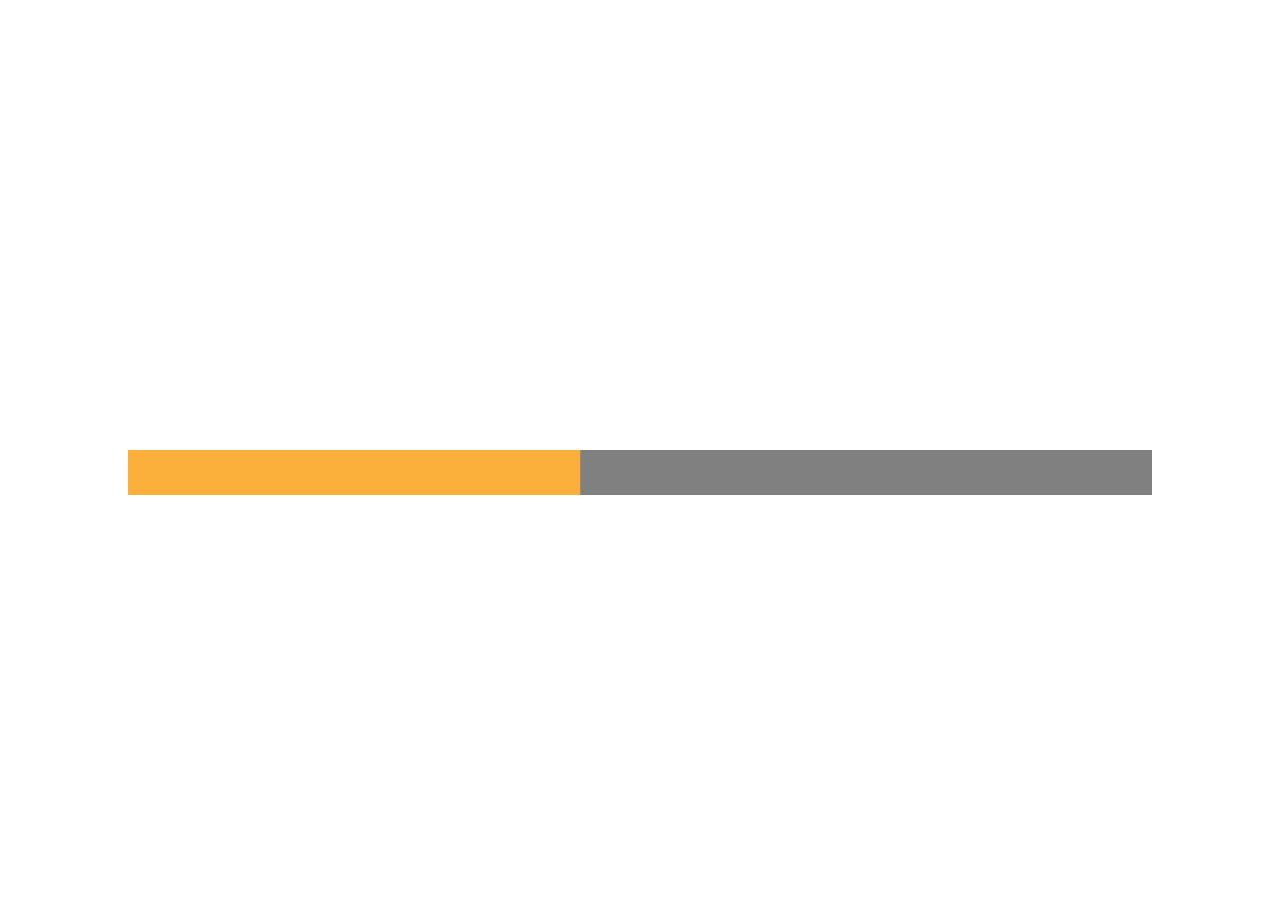
==== index.html @ 1ea486f0 "melhoramento de cultura, adicao do 3o nivel da navBar e comentários" ====
<!DOCTYPE html>
<html>

<head>
    <meta charset="utf-8">
    <title>Recurso interativo Toth</title>

    <link rel="stylesheet" href="css/main.css">
    <link rel="stylesheet" href="css/menu.css">
    <link rel="stylesheet" href="css/map.css">
    <link rel="stylesheet" href="css/civilizationMenu.css">
    <link rel="stylesheet" href="css/teogony.css">
    <link rel="stylesheet" href="css/culture.css">
    <link rel="stylesheet" href="css/navigation.css">
    <link rel="stylesheet" href="css/jquery.mCustomScrollbar.min.css">

    <script src="lib/jquery.js"></script>
    <script src="lib/ProgressBar.js"></script>
    <script src="lib/transit.js"></script>
    <script src="lib/preloadjs.js"></script>
    <script src="lib/jquery.mCustomScrollbar.concat.min.js"></script>

    <script src="js/objects.js"></script>
    <script src="js/menu.js"></script>
    <script src="js/initializer.js"></script>
    <script src="js/map.js"></script>
    <script src="js/teogony.js"></script>
    <script src="js/culture.js"></script>
    <script src="js/civilizationMenu.js"></script>
    <script src="js/navigation.js"></script>

</head>

<body>
    <!-- Div da barra de carregamento -->
    <div class="progress" id="progress"></div>

    <!-- TopBar invisivel -->
    <div id="header">

        <img src="Conteudo/BotaoMenu.png" id="MenuButton">

        <div id="navigationDiv">
            <ul id="navigationUl">
            </ul>
        </div>

    </div>

    <!-- Menu -->
    <div id="menuDiv">
        <ul id="menuUl">
            <li id="titleLi">
                <h1>Civilizações</h1>
            </li>
        </ul>
    </div>


    <div id="mainDiv">
        <div id="mapDiv">
            <img src="Conteudo/mapa1.png" class="Map"></img>
            <div id="sliderDiv">
                <input type="range" min="0.0" max="100.0" value="0.0" step="0.1" name="slider" id="slider" />
            </div>
        </div>
    </div>
</body>

</html>
---- css/main.css ----
* {
    margin: 0;
    padding: 0;
    overflow: hidden;
    -webkit-font-smoothing: antialiased;
    -webkit-padding-start: 0px;
}

#mainDiv {
    background-image: url("http://1-background.com/images/nature/images/wood-walnut-background-tile.jpg");
    background-size: 25%;
    width: 100vw;
    height: 100vh;
    margin: auto;
    text-align: center;
    vertical-align: middle;
    display: table-cell;
    overflow: hidden;
}

.progress {
    vertical-align: middle;
    background-color: grey;
}

.progress > svg {
    background-color: grey;
    position: absolute;
    top: 50%;
    left: 10%;
    width: 80%;
    margin: 0 auto;
    height: 5%;
    display: block;
}
---- css/menu.css ----
#header {
    position: fixed;
    z-index: 100;
    height: 5%;
    width: 100%;
    padding-top: 1%;
    padding-left: 1%;
}

#MenuButton {
    display: inline-block;
    top: 1%;
    left: 1%;
    height: 100%;
    cursor: hand;
    cursor: pointer;
    margin-right: 3%;
}

#menuDiv {
    padding: 1%;
    position: fixed;
    left: 2.5%;
    top: 6%;
    width: 50%;
    max-width: 200px;
    height: 50%;
    max-height: 300px;
    background-color: grey;
    z-index: 101;
    border-radius: 10px;
}

#menuDiv ul {
    width: auto;
    height: auto;
    vertical-align: middle;
}

.menuRow {
    display: table;
    margin: 0 auto;
    width: 100%;
    height: 100px;
    margin-bottom: 1%;
    text-align: center;
    border-radius: 5%;
    cursor: hand;
    cursor: pointer;
}

.Disabled {
    pointer-events: none;
    opacity: 0.4;
}

.menuRow:hover {
    background-color: blue;
}

#titleLi {
    display: table;
    margin: 0 auto;
    width: 100%;
    height: 33%;
    margin-bottom: 1%;
    text-align: center;
    border-bottom: 1px black solid;
    -webkit-box-shadow: 0px 3px 17px 0px rgba(0, 0, 0, 0.28);
    -moz-box-shadow: 0px 3px 17px 0px rgba(0, 0, 0, 0.28);
    box-shadow: 0px 3px 17px 0px rgba(0, 0, 0, 0.28);
}

#titleLi h1 {
    display: table-cell;
    vertical-align: middle;
}

.menuRow p {
    display: table-cell;
    vertical-align: middle;
}

.menuIcon {
    display: inline-block;
    width: 10%;
    margin-right: 1%;
}
---- css/map.css ----
#mapDiv {
    display: inline-block;
    max-width: 90vw;
    vertical-align: middle;
    margin: 0 auto;
    position: relative;
    overflow: visible;
    top: 50%;
    -webkit-transform: translateY(-50%);
    transform: translateY(-50%);
}

.Map {
    max-height: 95vh;
    max-width: 100%;
    width: auto;
    height: auto;
}

.MapMarker {
    display: inline-block;
    position: absolute;
    width: auto;
    height: auto;
    max-height: 5%;
    top: 0%;
    left: 0%;
    cursor: pointer;
    cursor: hand;
}

#slider {
    display: inline-block;
    margin: auto;
    left: 10%;
    right: 10%;
    width: 80%;
    -webkit-backface-visibility: hidden;
    cursor: pointer;
    cursor: hand;
}

#sliderDiv {
    display: block;
    text-align: center;
    width: 100%;
    margin: auto;
}
---- css/civilizationMenu.css ----
#civilizationMenuDiv {
    display: inline-block;
    max-width: 90vw;
    max-height: 98vh;
    vertical-align: bottom;
    position: relative;
    overflow: hidden;
}

#civilizationMenuImg {
    display: block;
    margin-bottom: 0px;
    resize: both;
    max-height: 98vh;
    max-width: 100%;
    width: auto;
}

.CivilizationButton {
    display: inline-block;
    position: absolute;
    resize: both;
    height: auto;
    cursor: pointer;
    cursor: hand;
}

.MapButton {
    position: fixed;
    left: -1vw;
    top: 5%;
    max-width: 15vw;
    max-height: 15vh;
    resize: both;
    cursor: pointer;
    cursor: hand;
    z-index: 100;
}
---- css/teogony.css ----
.God {}

#civilizationTeogony {
    position: relative;
    top: 50%;
    transform: translateY(-50%);
    margin: 0 auto;
    display: block;
    width: 80%;
    height: 80%;
    text-align: center;
    position: relative;
}

#nextButton {
    position: absolute;
    max-width: 5%;
    width: auto;
    height: auto;
    right: 0%;
    top: 50%;
    transform: translateY(-50%);
    cursor: pointer;
    cursor: hand;
}

#previousButton {
    position: absolute;
    max-width: 5%;
    width: auto;
    height: auto;
    left: 0%;
    top: 50%;
    transform: translateY(-50%);
    cursor: pointer;
    cursor: hand;
}

#descriptionDiv {
    -webkit-border-radius: 10px;
    -moz-border-radius: 10px;
    position: absolute;
    border-radius: 10px;
    display: block;
    text-align: left;
    padding: 1%;
    padding-left: 2%;
    background-color: gray;
    width: 20%;
    height: 40%;
    top: 50%;
    transform: translateY(-50%);
    right: 10%;
}

#descriptionDiv p {
    margin-top: 1%;
    margin-bottom: 1%;
}

#godImage {
    max-width: 100%;
    width: auto;
    max-height: 100%;
    height: auto;
}

#godImgDiv {
    position: absolute;
    left: 8%;
    width: 55%;
    height: 100%;
}
---- css/culture.css ----
#civilizationCulture {
    display: block;
    width: 100vw;
    height: 100vh;
    vertical-align: middle;
    position: relative;
    overflow: hidden;
    text-align: center;
}

.CultureButton {
    position: absolute;
    display: inline-block;
    width: auto;
    height: 10%;
    cursor: pointer;
    cursor: hand;
    margin: auto;
    z-index: 1;
    top: -5%;
}

#culturalManifestationButton{
    right: 20%;
}

#subsistenceMethodButton{
    right: 10%;
}

#socialStructureButton{
    right: 30%;
}

.DisabledCultureButton{
    pointer-events: none;
}

.CultureDiv {
    background-image: url(http://demilked.uuuploads.com/free-paper-textures/free-paper-texture-2.jpg);
    display: inline-block;
    position: absolute;
    margin: auto;
    top: 0;
    right: 0;
    left: 0;
    bottom: 0;
    background-color: gray;
    width: 80%;
    height: 80%;
    z-index: 0;
    overflow: visible;
}

.CultureDiv p {
    font-family: sans-serif;
    font-size: 1.5vw;
    color: white;
    max-width: 300px;
    max-height: 300px;
    width: 80%;
    height: 80%;
    overflow: auto;
    margin: auto;
    position: absolute;
    top: 0;
    left: 0;
    bottom: 0;
    right: 0;
    text-align: left;
}
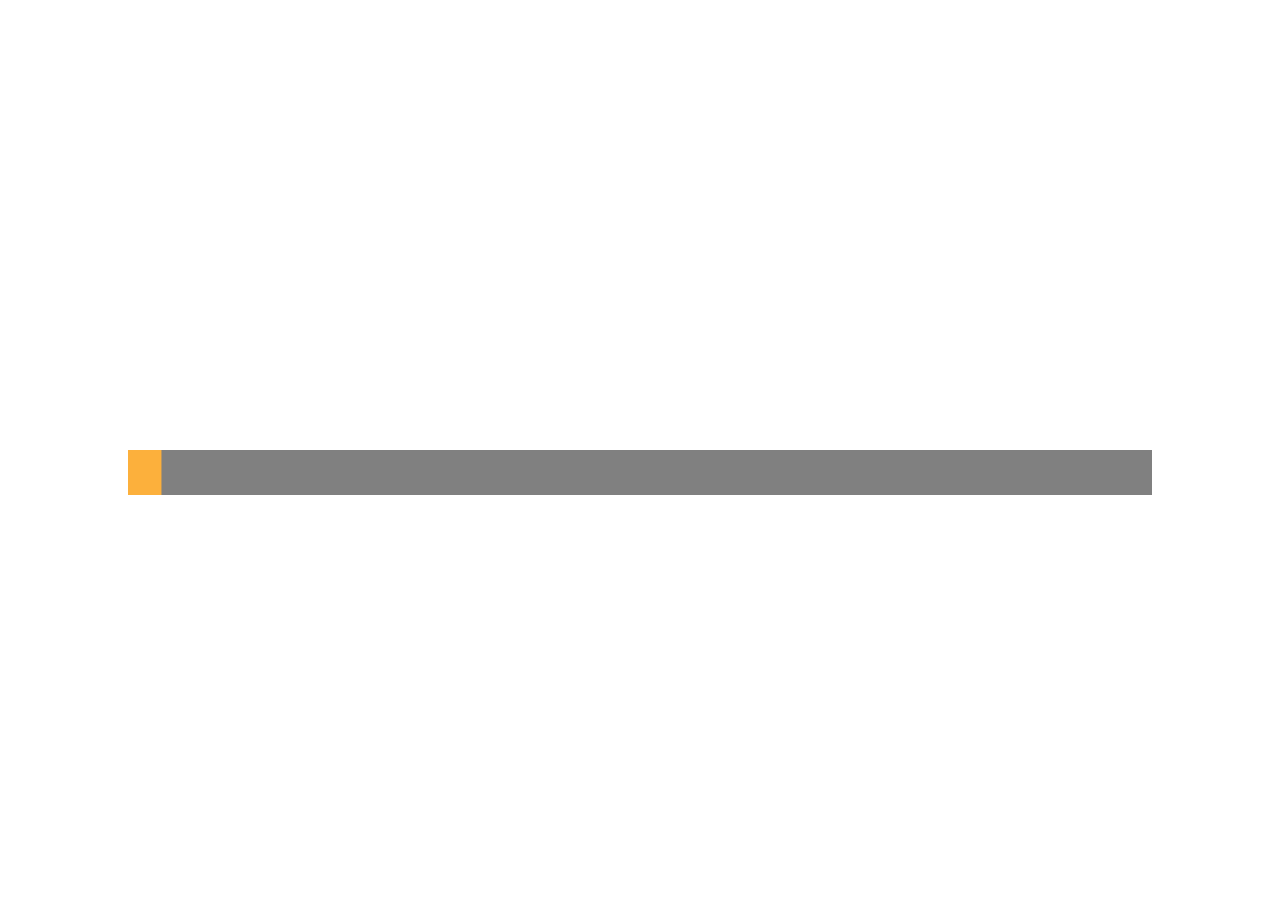
==== commit 7f1dc424: "Início de uso da SoundJS" ====
--- a/index.html
+++ b/index.html
@@ -19,6 +19,8 @@
     <script src="lib/transit.js"></script>
     <script src="lib/preloadjs.js"></script>
     <script src="lib/jquery.mCustomScrollbar.concat.min.js"></script>
+    <script src="lib/soundjs-0.6.0.min.js"></script>
+    
 
     <script src="js/objects.js"></script>
     <script src="js/menu.js"></script>
@@ -28,6 +30,8 @@
     <script src="js/culture.js"></script>
     <script src="js/civilizationMenu.js"></script>
     <script src="js/navigation.js"></script>
+    <script src="js/sound.js"></script>
+    
 
 </head>
 
@@ -44,7 +48,8 @@
             <ul id="navigationUl">
             </ul>
         </div>
-
+        
+        <img id="soundButton" class="Active">
     </div>
 
     <!-- Menu -->
--- a/css/main.css
+++ b/css/main.css
@@ -14,8 +14,34 @@
     margin: auto;
     text-align: center;
     vertical-align: middle;
-    display: table-cell;
     overflow: hidden;
+}
+
+#contentDiv {
+    display: block;
+    width: auto;
+    height: auto;
+    margin: auto;
+    position: absolute;
+    top: 5%;
+    right: 0;
+    bottom: 0;
+    left: 0;
+}
+
+#bg {
+    display: inline-block;
+    width: auto;
+    height: auto;
+    max-width: 100%;
+    max-height: 95%;
+    margin: auto;
+    position: absolute;
+    top: 5%;
+    right: 0;
+    bottom: 0;
+    left: 0;
+    vertical-align: middle;
 }
 
 .progress {
--- a/css/menu.css
+++ b/css/menu.css
@@ -1,16 +1,34 @@
+#soundButton{
+    float: right;
+    height: 100%;
+    width: auto;
+    margin-right: 1%;
+    cursor: hand;
+    cursor: pointer;
+}
+
+#soundButton.Inactive{
+    content: url("../Conteudo/sound.png");
+    
+}
+
+#soundButton.Active{
+    content: url("../Conteudo/noSound.png")
+}
+
 #header {
     position: fixed;
     z-index: 100;
     height: 5%;
     width: 100%;
+    margin-bottom: 1%;
     padding-top: 1%;
-    padding-left: 1%;
 }
 
 #MenuButton {
+    float: left;
     display: inline-block;
-    top: 1%;
-    left: 1%;
+    margin-left: 1%;
     height: 100%;
     cursor: hand;
     cursor: pointer;
--- a/css/map.css
+++ b/css/map.css
@@ -11,7 +11,7 @@
 }
 
 .Map {
-    max-height: 95vh;
+    max-height: 90vh;
     max-width: 100%;
     width: auto;
     height: auto;
--- a/css/teogony.css
+++ b/css/teogony.css
@@ -6,8 +6,8 @@
     transform: translateY(-50%);
     margin: 0 auto;
     display: block;
-    width: 80%;
-    height: 80%;
+    width: 90%;
+    height: 90%;
     text-align: center;
     position: relative;
 }
@@ -17,9 +17,10 @@
     max-width: 5%;
     width: auto;
     height: auto;
+    margin: auto;
     right: 0%;
-    top: 50%;
-    transform: translateY(-50%);
+    top: 0;
+    bottom: 0;
     cursor: pointer;
     cursor: hand;
 }
@@ -27,11 +28,13 @@
 #previousButton {
     position: absolute;
     max-width: 5%;
+    transform: scaleX(-1);
     width: auto;
     height: auto;
+    margin: auto;
     left: 0%;
-    top: 50%;
-    transform: translateY(-50%);
+    top: 0;
+    bottom: 0;
     cursor: pointer;
     cursor: hand;
 }
@@ -45,8 +48,7 @@
     text-align: left;
     padding: 1%;
     padding-left: 2%;
-    background-color: gray;
-    width: 20%;
+    width: 30%;
     height: 40%;
     top: 50%;
     transform: translateY(-50%);
@@ -54,20 +56,27 @@
 }
 
 #descriptionDiv p {
+    font-size: 3vh;
     margin-top: 1%;
     margin-bottom: 1%;
 }
 
 #godImage {
+    position: absolute;
     max-width: 100%;
     width: auto;
     max-height: 100%;
     height: auto;
+    margin: auto;
+    top: 0;
+    bottom: 0;
+    left: 0;
+    right: 0;
 }
 
 #godImgDiv {
     position: absolute;
-    left: 8%;
-    width: 55%;
+    left: 10%;
+    width: 45%;
     height: 100%;
 }--- a/css/navigation.css
+++ b/css/navigation.css
@@ -0,0 +1,37 @@
+#navigationDiv {
+    float: left;
+    display: inline-block;
+    height: 100%;
+    width: 50%;
+}
+
+.NavSeparator {
+    display: inline-block;
+    vertical-align: middle;
+    margin-right: 2%;
+    height: 35%;
+    opacity: 0.8;
+}
+
+#navigationDiv ul {
+    height: 100%;
+    width: auto;
+}
+
+.navLi {
+    display: inline-block;
+    vertical-align: middle;
+    margin: 0 auto;
+    height: 100%;
+    width: auto;
+    margin-right: 2%;
+    text-align: center;
+}
+
+.navItem {
+    vertical-align: middle;
+    cursor: pointer;
+    cursor: hand;
+    height: 90%;
+    width: auto;
+}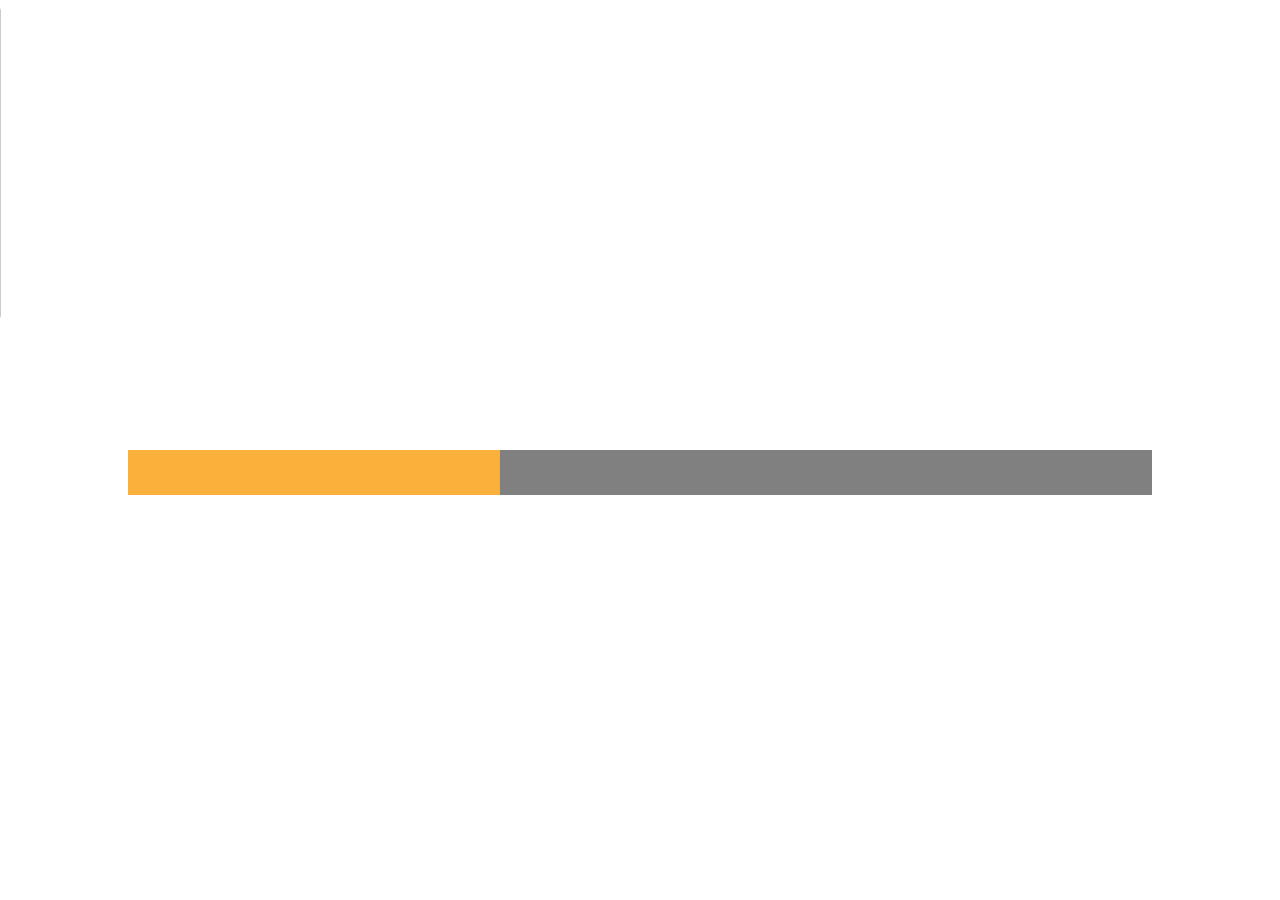
==== commit 9b6cdedd: "Merge branch 'Interface' of https://github.com/EquipeCATI/ProjetoIntegrado1" ====
--- a/index.html
+++ b/index.html
@@ -20,7 +20,7 @@
     <script src="lib/preloadjs.js"></script>
     <script src="lib/jquery.mCustomScrollbar.concat.min.js"></script>
     <script src="lib/soundjs-0.6.0.min.js"></script>
-    
+
 
     <script src="js/objects.js"></script>
     <script src="js/menu.js"></script>
@@ -31,7 +31,7 @@
     <script src="js/civilizationMenu.js"></script>
     <script src="js/navigation.js"></script>
     <script src="js/sound.js"></script>
-    
+
 
 </head>
 
@@ -42,34 +42,34 @@
     <!-- TopBar invisivel -->
     <div id="header">
 
-        <img src="Conteudo/BotaoMenu.png" id="MenuButton">
+        <img src="Conteudo/Imagens/BotaoMenu.png" id="MenuButton">
 
         <div id="navigationDiv">
             <ul id="navigationUl">
             </ul>
         </div>
-        
-        <img id="soundButton" class="Active">
+
+        <img id="soundButton" src="Conteudo/Imagens/Som.png" class="Active">
     </div>
 
     <!-- Menu -->
     <div id="menuDiv">
+        <img src="Conteudo/Imagens/BotaoMenu.png" id="MenuCloseButton">
+        <h1>Civilizações</h1>
         <ul id="menuUl">
-            <li id="titleLi">
-                <h1>Civilizações</h1>
-            </li>
         </ul>
     </div>
 
 
     <div id="mainDiv">
         <div id="mapDiv">
-            <img src="Conteudo/mapa1.png" class="Map"></img>
+            <img src="Conteudo/Imagens/Mapa.png" class="Map" />
             <div id="sliderDiv">
-                <input type="range" min="0.0" max="100.0" value="0.0" step="0.1" name="slider" id="slider" />
+                <input type="range" min="-70" max="19" step="0.1" name="slider" id="slider" />
             </div>
         </div>
     </div>
+    <div id=sliderVal></div>
 </body>
 
 </html>--- a/css/main.css
+++ b/css/main.css
@@ -1,14 +1,23 @@
+@font-face {
+    font-family: Rothenburg;
+    src: url(../Conteudo/rothenbg.ttf);
+}
+
+@font-face {
+    font-family: Playfair;
+    src: url(../Conteudo/Playfair.otf);
+}
+
 * {
     margin: 0;
     padding: 0;
-    overflow: hidden;
     -webkit-font-smoothing: antialiased;
     -webkit-padding-start: 0px;
 }
 
 #mainDiv {
-    background-image: url("http://1-background.com/images/nature/images/wood-walnut-background-tile.jpg");
-    background-size: 25%;
+    background-image: url(../Conteudo/Imagens/Background.jpg);
+    background-position: center;
     width: 100vw;
     height: 100vh;
     margin: auto;
--- a/css/menu.css
+++ b/css/menu.css
@@ -1,4 +1,4 @@
-#soundButton{
+#soundButton {
     float: right;
     height: 100%;
     width: auto;
@@ -7,19 +7,10 @@
     cursor: pointer;
 }
 
-#soundButton.Inactive{
-    content: url("../Conteudo/sound.png");
-    
-}
-
-#soundButton.Active{
-    content: url("../Conteudo/noSound.png")
-}
-
 #header {
     position: fixed;
     z-index: 100;
-    height: 5%;
+    height: 40px;
     width: 100%;
     margin-bottom: 1%;
     padding-top: 1%;
@@ -38,8 +29,9 @@
 #menuDiv {
     padding: 1%;
     position: fixed;
-    left: 2.5%;
-    top: 6%;
+    top: 0%;
+    left: 0%;
+    transform: translate(-100%);
     width: 50%;
     max-width: 200px;
     height: 50%;
@@ -50,57 +42,61 @@
 }
 
 #menuDiv ul {
-    width: auto;
-    height: auto;
+    margin-top: 7%;
+    width: 100%;
+    height: 70%;
     vertical-align: middle;
 }
 
+#MenuCloseButton {
+    cursor: pointer;
+    cursor: hand;
+    display: inline-block;
+    height: 10%;
+}
+
 .menuRow {
-    display: table;
+    list-style-image: none;
+    display: inline-block;
     margin: 0 auto;
-    width: 100%;
-    height: 100px;
+    width: 49%;
     margin-bottom: 1%;
     text-align: center;
-    border-radius: 5%;
     cursor: hand;
     cursor: pointer;
+    right: 0;
+    left: 0;
+    vertical-align: middle;
 }
 
 .Disabled {
     pointer-events: none;
-    opacity: 0.4;
+    opacity: 0.6;
 }
 
 .menuRow:hover {
     background-color: blue;
 }
 
-#titleLi {
-    display: table;
-    margin: 0 auto;
+#menuDiv h1 {
+    top: 10%;
+    display: inline-block;
+    margin: auto;
+    text-align: center;
+    font-size: 20px;
     width: 100%;
-    height: 33%;
-    margin-bottom: 1%;
-    text-align: center;
-    border-bottom: 1px black solid;
-    -webkit-box-shadow: 0px 3px 17px 0px rgba(0, 0, 0, 0.28);
-    -moz-box-shadow: 0px 3px 17px 0px rgba(0, 0, 0, 0.28);
-    box-shadow: 0px 3px 17px 0px rgba(0, 0, 0, 0.28);
-}
-
-#titleLi h1 {
-    display: table-cell;
     vertical-align: middle;
+    margin-top: 5%;
 }
 
 .menuRow p {
-    display: table-cell;
+    position: relative;
+    display: inliblock;
     vertical-align: middle;
 }
 
 .menuIcon {
-    display: inline-block;
-    width: 10%;
-    margin-right: 1%;
+    display: block;
+    width: 50%;
+    margin: auto;
 }--- a/css/map.css
+++ b/css/map.css
@@ -1,3 +1,7 @@
+html {
+    overflow: hidden;
+}
+
 #mapDiv {
     display: inline-block;
     max-width: 90vw;
@@ -31,18 +35,114 @@
 
 #slider {
     display: inline-block;
+    position: absolute;
     margin: auto;
-    left: 10%;
-    right: 10%;
+    left: 0;
+    right: 0;
+    top: 50%;
+    transform: translateY(-50%);
     width: 80%;
-    -webkit-backface-visibility: hidden;
+    height: 25px;
     cursor: pointer;
     cursor: hand;
+    background-image: url(../Conteudo/Imagens/SliderBackground.png);
+    background-size: auto 100%;
+    background-position: center;
+    background-repeat: repeat-x;
+    background-color: transparent;
+}
+
+input[type=range] {
+    -webkit-appearance: none;
+    background-color: transparent;
+    border-color: transparent;
+    width: 80%;
+    z-index: 90;
+}
+
+input[type=range]::-webkit-slider-thumb {
+    -webkit-appearance: none;
+    background-color: transparent;
+    border-color: transparent;
+}
+
+input[type=range]:focus {
+    outline: none;
+    border-color: transparent;
+}
+
+input[type=range]::-ms-track {
+    width: 100%;
+    cursor: pointer;
+    background: transparent;
+    border-color: transparent;
+    color: transparent;
+    z-index: 90;
+}
+
+input[type=range]::-webkit-slider-thumb {
+    -webkit-appearance: none;
+    height: 30px;
+    width: 30px;
+    border-radius: 100%;
+    background-image: url(../Conteudo/Imagens/SliderThumb.png);
+    background-size: 100%;
+    background-color: transparent;
+    z-index: 90;
+}
+
+input[type=range]::-moz-range-thumb {
+    height: 30px;
+    width: 30px;
+    border-color: transparent;
+    border-radius: 100%;
+    background-image: url(../Conteudo/Imagens/SliderThumb.png);
+    background-size: 100%;
+    background-color: transparent;
+    z-index: 90;
+}
+
+input[type=range]::-ms-thumb {
+    height: 30px;
+    width: 30px;
+    border-radius: 100%;
+    border-color: transparent;
+    background-image: url(../Conteudo/Imagens/SliderThumb.png);
+    background-size: 100%;
+    background-color: transparent;
+    z-index: 90;
 }
 
 #sliderDiv {
+    display: inline-block;
+    position: relative;
+    text-align: center;
+    width: 80%;
+    height: 25px;
+    margin: auto;
+    border-left: 100px;
+    border-right: 100px;
+    background-image: url(../Conteudo/Imagens/extremosSlider.png);
+    background-size: 20% 100%;
+    background-repeat: repeat-x;
+    overflow: visible;
+}
+
+#sliderVal {
+    position: fixed;
+    background-color: bisque;
+    width: 50px;
+}
+
+.SliderMarker {
+    pointer-events: none;
     display: block;
-    text-align: center;
-    width: 100%;
-    margin: auto;
+    width: 10px;
+    height: 10px;
+    background-color: transparent;
+    position: absolute;
+    font-size: 10px;
+    top: 50%;
+    transform: translateY(-50%);
+    z-index: 100;
 }--- a/css/civilizationMenu.css
+++ b/css/civilizationMenu.css
@@ -1,38 +1,31 @@
 #civilizationMenuDiv {
+    position: relative;
+    top: 50%;
+    transform: translateY(-50%);
+    -webkit-transform: translateY(-50%);
     display: inline-block;
-    max-width: 90vw;
-    max-height: 98vh;
-    vertical-align: bottom;
-    position: relative;
-    overflow: hidden;
+    margin: auto;
+    height: 80%;
+    width: auto;
+    max-width: 80%;
+    vertical-align: middle;
 }
 
 #civilizationMenuImg {
     display: block;
-    margin-bottom: 0px;
-    resize: both;
-    max-height: 98vh;
+    max-height: 100%;
     max-width: 100%;
-    width: auto;
+    margin: auto;
 }
 
 .CivilizationButton {
     display: inline-block;
     position: absolute;
-    resize: both;
-    height: auto;
     cursor: pointer;
     cursor: hand;
+    top: 20%;
 }
 
-.MapButton {
-    position: fixed;
-    left: -1vw;
-    top: 5%;
-    max-width: 15vw;
-    max-height: 15vh;
-    resize: both;
-    cursor: pointer;
-    cursor: hand;
-    z-index: 100;
+.CivilizationButton:hover {
+    box-sizing: content-box box-shadow: 0px 0px 50px black;
 }--- a/css/teogony.css
+++ b/css/teogony.css
@@ -1,9 +1,8 @@
-.God {}
-
 #civilizationTeogony {
     position: relative;
     top: 50%;
     transform: translateY(-50%);
+    -webkit-transform: translateY(-50%);
     margin: 0 auto;
     display: block;
     width: 90%;
@@ -29,6 +28,7 @@
     position: absolute;
     max-width: 5%;
     transform: scaleX(-1);
+    -webkit-transform: scaleX(-1);
     width: auto;
     height: auto;
     margin: auto;
@@ -52,26 +52,49 @@
     height: 40%;
     top: 50%;
     transform: translateY(-50%);
+    -webkit-transform: translateY(-50%);
     right: 10%;
 }
 
 #descriptionDiv p {
-    font-size: 3vh;
+    color: #49392d;
+    font-family: Playfair;
+    font-size: 2vh;
     margin-top: 1%;
     margin-bottom: 1%;
 }
 
+#civilizationTeogony h1 {
+    width: 30%;
+    right: 10%;
+    top: 30%;
+    padding-right: 35px;
+    transform: translateY(-100%);
+    color: #49392d;
+    font-family: Playfair;
+    text-align: center;
+    position: absolute;
+    font-size: 5vh;
+    margin: auto;
+}
+
+#civilizationTeogony h1:first-letter {
+    font-size: 7vh;
+    font-family: Rothenburg;
+    font-weight: normal;
+}
+
 #godImage {
     position: absolute;
-    max-width: 100%;
     width: auto;
     max-height: 100%;
-    height: auto;
+    height: 100%;
     margin: auto;
-    top: 0;
-    bottom: 0;
-    left: 0;
-    right: 0;
+    position: absolute;
+    top: -9999px;
+    bottom: -9999px;
+    left: -9999px;
+    right: -9999px;
 }
 
 #godImgDiv {
@@ -79,4 +102,5 @@
     left: 10%;
     width: 45%;
     height: 100%;
+    overflow: visible;
 }--- a/css/culture.css
+++ b/css/culture.css
@@ -11,61 +11,71 @@
 .CultureButton {
     position: absolute;
     display: inline-block;
-    width: auto;
-    height: 10%;
+    height: 20%;
+    pointer-events: auto;
     cursor: pointer;
     cursor: hand;
     margin: auto;
     z-index: 1;
-    top: -5%;
+    right: -5%;
 }
 
-#culturalManifestationButton{
-    right: 20%;
+#culturalManifestationButton {
+    top: -2.5%;
 }
 
-#subsistenceMethodButton{
-    right: 10%;
+#subsistenceMethodButton {
+    top: 27.5%;
 }
 
-#socialStructureButton{
-    right: 30%;
+#socialStructureButton {
+    top: 57.5%;
 }
 
-.DisabledCultureButton{
+.DisabledCultureButton {
     pointer-events: none;
 }
 
 .CultureDiv {
-    background-image: url(http://demilked.uuuploads.com/free-paper-textures/free-paper-texture-2.jpg);
+    background-image: url(../Conteudo/Imagens/FundoConteudo.png);
+    background-size: 100% 100%;
     display: inline-block;
     position: absolute;
     margin: auto;
+    margin-top: 7.5%;
     top: 0;
     right: 0;
     left: 0;
     bottom: 0;
-    background-color: gray;
     width: 80%;
     height: 80%;
-    z-index: 0;
     overflow: visible;
+    pointer-events: none;
 }
 
 .CultureDiv p {
-    font-family: sans-serif;
     font-size: 1.5vw;
-    color: white;
-    max-width: 300px;
-    max-height: 300px;
-    width: 80%;
-    height: 80%;
+    width: 40%;
     overflow: auto;
     margin: auto;
+    margin-left: 0px;
     position: absolute;
-    top: 0;
-    left: 0;
-    bottom: 0;
-    right: 0;
-    text-align: left;
+    top: 50%;
+    transform: translateY(-50%);
+    left: 10%;
+    text-align: justify;
+    overflow: visible;
+    font-family: Playfair, serif;
+    color: #49392d;
+}
+
+.dropCap {
+    display: inline;
+    font-size: 6vw;
+    margin: 0;
+    font-family: Rothenburg, cursive;
+    vertical-align: middle;
+    float: left;
+    margin-bottom: -2vw;
+    padding: auto;
 }--- a/css/navigation.css
+++ b/css/navigation.css
@@ -9,8 +9,7 @@
     display: inline-block;
     vertical-align: middle;
     margin-right: 2%;
-    height: 35%;
-    opacity: 0.8;
+    height: 50%;
 }
 
 #navigationDiv ul {
@@ -32,6 +31,6 @@
     vertical-align: middle;
     cursor: pointer;
     cursor: hand;
-    height: 90%;
+    height: 100%;
     width: auto;
 }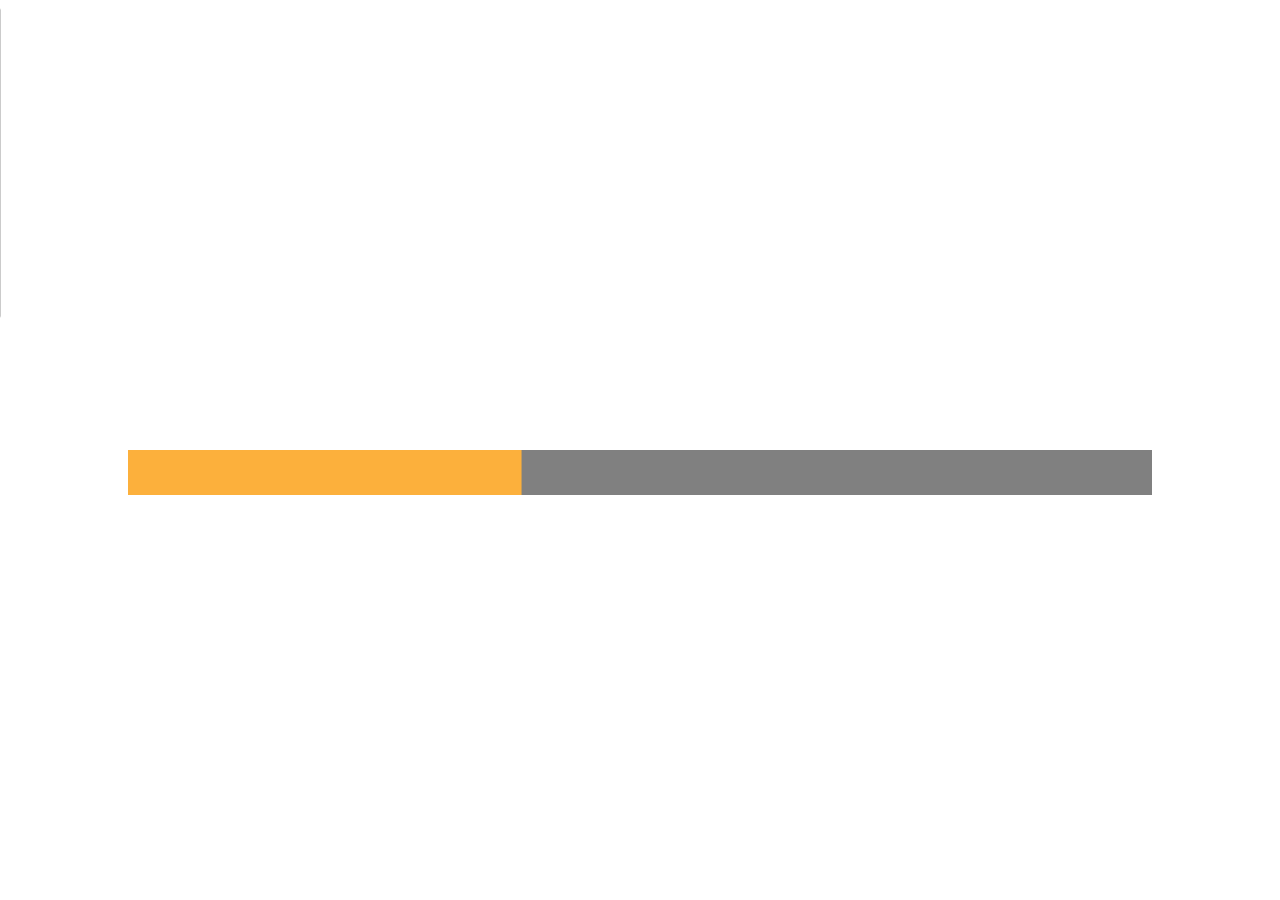
==== commit cd375c7e: "Primeiros ajustes de interface" ====
--- a/index.html
+++ b/index.html
@@ -49,7 +49,7 @@
             </ul>
         </div>
 
-        <img id="soundButton" src="Conteudo/Imagens/Som.png" class="Active">
+        <img id="soundButton" class="Active">
     </div>
 
     <!-- Menu -->
@@ -57,6 +57,9 @@
         <img src="Conteudo/Imagens/BotaoMenu.png" id="MenuCloseButton">
         <h1>Civilizações</h1>
         <ul id="menuUl">
+            <li>
+
+            </li>
         </ul>
     </div>
 
--- a/css/menu.css
+++ b/css/menu.css
@@ -7,10 +7,18 @@
     cursor: pointer;
 }
 
+#soundButton.Inactive {
+    content: url("../Conteudo/Imagens/Som.png");
+}
+
+#soundButton.Active {
+    content: url("../Conteudo/Imagens/SemSom.png")
+}
+
 #header {
     position: fixed;
     z-index: 100;
-    height: 40px;
+    height: 5%;
     width: 100%;
     margin-bottom: 1%;
     padding-top: 1%;
@@ -42,9 +50,8 @@
 }
 
 #menuDiv ul {
-    margin-top: 7%;
-    width: 100%;
-    height: 70%;
+    width: auto;
+    height: 50%;
     vertical-align: middle;
 }
 
@@ -56,17 +63,15 @@
 }
 
 .menuRow {
-    list-style-image: none;
-    display: inline-block;
+    display: table;
     margin: 0 auto;
-    width: 49%;
+    width: 100%;
+    height: 100px;
     margin-bottom: 1%;
     text-align: center;
+    border-radius: 5%;
     cursor: hand;
     cursor: pointer;
-    right: 0;
-    left: 0;
-    vertical-align: middle;
 }
 
 .Disabled {
@@ -81,22 +86,17 @@
 #menuDiv h1 {
     top: 10%;
     display: inline-block;
-    margin: auto;
-    text-align: center;
-    font-size: 20px;
-    width: 100%;
+    ;
     vertical-align: middle;
-    margin-top: 5%;
 }
 
 .menuRow p {
-    position: relative;
-    display: inliblock;
+    display: table-cell;
     vertical-align: middle;
 }
 
 .menuIcon {
-    display: block;
-    width: 50%;
-    margin: auto;
+    display: inline-block;
+    width: 10%;
+    margin-right: 1%;
 }--- a/css/teogony.css
+++ b/css/teogony.css
@@ -1,3 +1,4 @@
+
 #civilizationTeogony {
     position: relative;
     top: 50%;
@@ -57,9 +58,7 @@
 }
 
 #descriptionDiv p {
-    color: #49392d;
-    font-family: Playfair;
-    font-size: 2vh;
+    font-size: 3vh;
     margin-top: 1%;
     margin-bottom: 1%;
 }
@@ -70,18 +69,10 @@
     top: 30%;
     padding-right: 35px;
     transform: translateY(-100%);
-    color: #49392d;
-    font-family: Playfair;
     text-align: center;
     position: absolute;
     font-size: 5vh;
     margin: auto;
-}
-
-#civilizationTeogony h1:first-letter {
-    font-size: 7vh;
-    font-family: Rothenburg;
-    font-weight: normal;
 }
 
 #godImage {
--- a/css/culture.css
+++ b/css/culture.css
@@ -11,25 +11,24 @@
 .CultureButton {
     position: absolute;
     display: inline-block;
-    height: 20%;
-    pointer-events: auto;
+    width: 8.5%;
     cursor: pointer;
     cursor: hand;
     margin: auto;
     z-index: 1;
-    right: -5%;
+    top: -7.5%;
 }
 
 #culturalManifestationButton {
-    top: -2.5%;
+    right: 20%;
 }
 
 #subsistenceMethodButton {
-    top: 27.5%;
+    right: 10%;
 }
 
 #socialStructureButton {
-    top: 57.5%;
+    right: 0%;
 }
 
 .DisabledCultureButton {
@@ -37,8 +36,7 @@
 }
 
 .CultureDiv {
-    background-image: url(../Conteudo/Imagens/FundoConteudo.png);
-    background-size: 100% 100%;
+    background-image: url(http://demilked.uuuploads.com/free-paper-textures/free-paper-texture-2.jpg);
     display: inline-block;
     position: absolute;
     margin: auto;
@@ -47,35 +45,32 @@
     right: 0;
     left: 0;
     bottom: 0;
+    background-color: gray;
     width: 80%;
     height: 80%;
     overflow: visible;
-    pointer-events: none;
 }
 
 .CultureDiv p {
     font-size: 1.5vw;
-    width: 40%;
+    width: 50%;
+    height: 80%;
     overflow: auto;
     margin: auto;
-    margin-left: 0px;
     position: absolute;
     top: 50%;
     transform: translateY(-50%);
     left: 10%;
-    text-align: justify;
+    text-align: left;
     overflow: visible;
     font-family: Playfair, serif;
-    color: #49392d;
 }
 
-.dropCap {
-    display: inline;
-    font-size: 6vw;
-    margin: 0;
+.CultureDiv p:first-letter {
+    float: left;
+    display: block;
+    font-size: 7vw;
+    line-height: 2;
     font-family: Rothenburg, cursive;
-    vertical-align: middle;
-    float: left;
-    margin-bottom: -2vw;
-    padding: auto;
+    margin-right: 1%;
 }--- a/css/navigation.css
+++ b/css/navigation.css
@@ -22,7 +22,6 @@
     vertical-align: middle;
     margin: 0 auto;
     height: 100%;
-    width: auto;
     margin-right: 2%;
     text-align: center;
 }
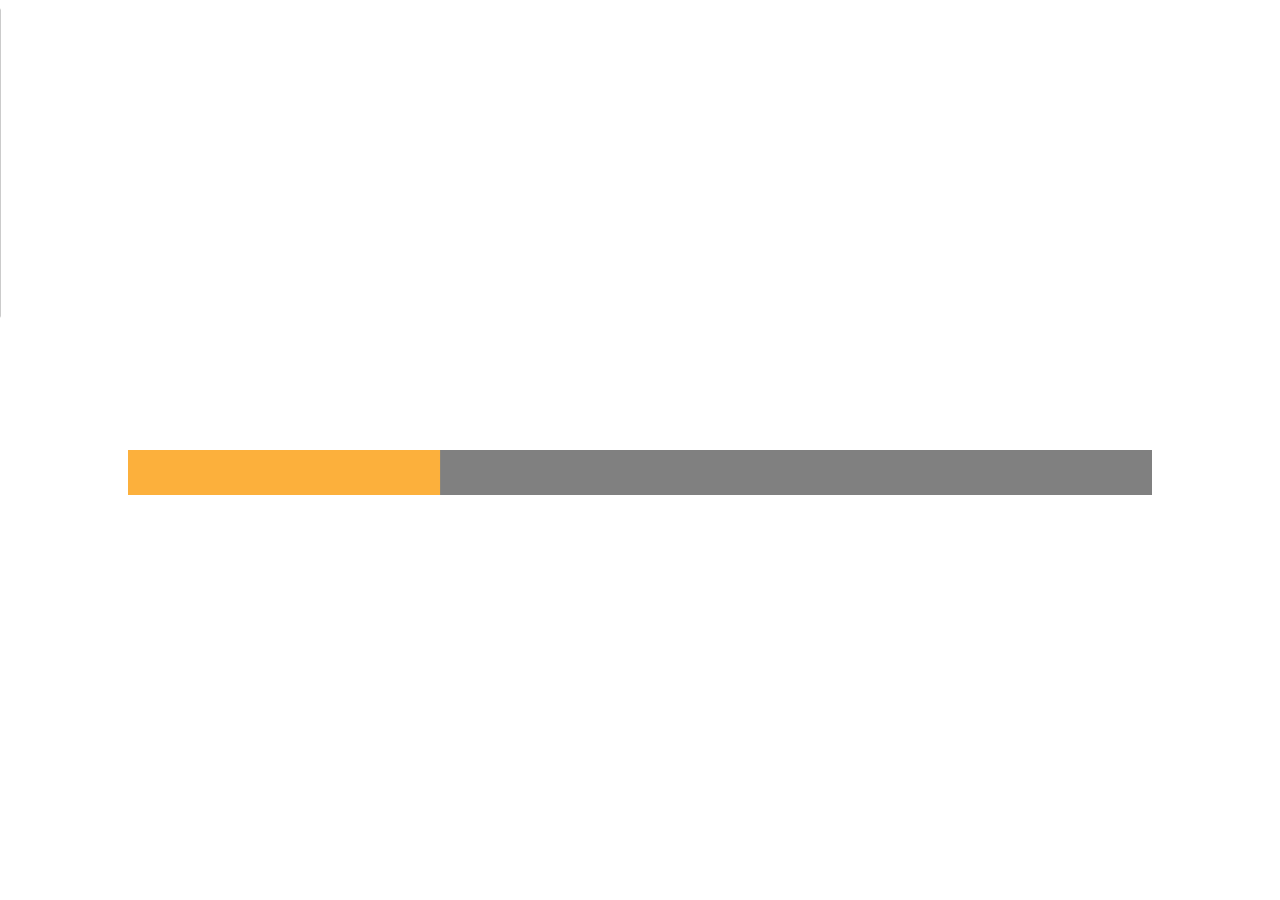
==== commit 6ca9dfba: "ajuste de css+html, mantem conteudo abaixo da barra de navegacao" ====
--- a/index.html
+++ b/index.html
@@ -10,6 +10,7 @@
     <link rel="stylesheet" href="css/map.css">
     <link rel="stylesheet" href="css/civilizationMenu.css">
     <link rel="stylesheet" href="css/teogony.css">
+    <link rel="stylesheet" href="css/cosmogony.css">
     <link rel="stylesheet" href="css/culture.css">
     <link rel="stylesheet" href="css/navigation.css">
     <link rel="stylesheet" href="css/jquery.mCustomScrollbar.min.css">
@@ -27,6 +28,7 @@
     <script src="js/initializer.js"></script>
     <script src="js/map.js"></script>
     <script src="js/teogony.js"></script>
+    <script src="js/cosmogony.js"></script>
     <script src="js/culture.js"></script>
     <script src="js/civilizationMenu.js"></script>
     <script src="js/navigation.js"></script>
@@ -49,7 +51,7 @@
             </ul>
         </div>
 
-        <img id="soundButton" class="Active">
+        <img id="soundButton" src="Conteudo/Imagens/Som.png" class="Active">
     </div>
 
     <!-- Menu -->
@@ -57,22 +59,21 @@
         <img src="Conteudo/Imagens/BotaoMenu.png" id="MenuCloseButton">
         <h1>Civilizações</h1>
         <ul id="menuUl">
-            <li>
-
-            </li>
         </ul>
     </div>
 
 
     <div id="mainDiv">
-        <div id="mapDiv">
-            <img src="Conteudo/Imagens/Mapa.png" class="Map" />
-            <div id="sliderDiv">
-                <input type="range" min="-70" max="19" step="0.1" name="slider" id="slider" />
+        <div id="bodyDiv">
+            <div id="mapDiv">
+                <img src="Conteudo/Imagens/Mapa.png" class="Map" />
+                <div id="sliderDiv">
+                    <input type="range" min="-70" max="19" step="0.1" name="slider" id="slider" />
+                </div>
             </div>
         </div>
+        <div id=sliderVal></div>
     </div>
-    <div id=sliderVal></div>
 </body>
 
 </html>--- a/css/main.css
+++ b/css/main.css
@@ -26,13 +26,20 @@
     overflow: hidden;
 }
 
+#bodyDiv {
+    position: absolute;
+    width: 100vw;
+    height: 92vh;
+    bottom: 0;
+}
+
 #contentDiv {
     display: block;
     width: auto;
     height: auto;
     margin: auto;
     position: absolute;
-    top: 5%;
+    top: 0;
     right: 0;
     bottom: 0;
     left: 0;
@@ -43,10 +50,10 @@
     width: auto;
     height: auto;
     max-width: 100%;
-    max-height: 95%;
+    max-height: 100%;
     margin: auto;
     position: absolute;
-    top: 5%;
+    top: 0;
     right: 0;
     bottom: 0;
     left: 0;
--- a/css/menu.css
+++ b/css/menu.css
@@ -7,21 +7,14 @@
     cursor: pointer;
 }
 
-#soundButton.Inactive {
-    content: url("../Conteudo/Imagens/Som.png");
-}
-
-#soundButton.Active {
-    content: url("../Conteudo/Imagens/SemSom.png")
-}
-
 #header {
     position: fixed;
     z-index: 100;
-    height: 5%;
+    height: 5vh;
     width: 100%;
     margin-bottom: 1%;
-    padding-top: 1%;
+    padding-top: 1vh;
+    padding-bottom: 1vh;
 }
 
 #MenuButton {
@@ -50,8 +43,9 @@
 }
 
 #menuDiv ul {
-    width: auto;
-    height: 50%;
+    margin-top: 7%;
+    width: 100%;
+    height: 70%;
     vertical-align: middle;
 }
 
@@ -63,15 +57,17 @@
 }
 
 .menuRow {
-    display: table;
+    list-style-image: none;
+    display: inline-block;
     margin: 0 auto;
-    width: 100%;
-    height: 100px;
+    width: 49%;
     margin-bottom: 1%;
     text-align: center;
-    border-radius: 5%;
     cursor: hand;
     cursor: pointer;
+    right: 0;
+    left: 0;
+    vertical-align: middle;
 }
 
 .Disabled {
@@ -86,17 +82,22 @@
 #menuDiv h1 {
     top: 10%;
     display: inline-block;
-    ;
+    margin: auto;
+    text-align: center;
+    font-size: 20px;
+    width: 100%;
     vertical-align: middle;
+    margin-top: 5%;
 }
 
 .menuRow p {
-    display: table-cell;
+    position: relative;
+    display: inliblock;
     vertical-align: middle;
 }
 
 .menuIcon {
-    display: inline-block;
-    width: 10%;
-    margin-right: 1%;
+    display: block;
+    width: 50%;
+    margin: auto;
 }--- a/css/cosmogony.css
+++ b/css/cosmogony.css
@@ -0,0 +1,71 @@
+#cosmogonyDiv {
+    display: block;
+    width: 100%;
+    height: 100%;
+    vertical-align: middle;
+    position: relative;
+    overflow: hidden;
+    text-align: center;
+}
+
+#cosmogonyText {
+    position: absolute;
+    height: auto;
+    max-width: 60%;
+    width: auto;
+    left: 15%;
+    top: 10%;
+    display: block;
+}
+
+#cosmogonyText p {
+    font-size: 1.4vw;
+    text-align: justify;
+}
+
+#cosmoNext {
+    position: absolute;
+    max-width: 5%;
+    width: auto;
+    height: auto;
+    margin: auto;
+    right: 0%;
+    top: 0;
+    bottom: 0;
+    cursor: pointer;
+    cursor: hand;
+}
+
+#cosmoPrev {
+    position: absolute;
+    max-width: 5%;
+    transform: scaleX(-1);
+    -webkit-transform: scaleX(-1);
+    width: auto;
+    height: auto;
+    margin: auto;
+    left: 0%;
+    top: 0;
+    bottom: 0;
+    cursor: pointer;
+    cursor: hand;
+}
+
+#rewind {
+    position: absolute;
+    max-width: 5%;
+    width: auto;
+    height: auto;
+    margin: auto;
+    right: 0%;
+    top: 0;
+    bottom: 0;
+    cursor: pointer;
+    cursor: hand;
+}
+/*tirar quando juntar os códigos*/
+
+.Disabled {
+    pointer-events: none;
+    opacity: 0.4;
+}--- a/css/navigation.css
+++ b/css/navigation.css
@@ -22,6 +22,7 @@
     vertical-align: middle;
     margin: 0 auto;
     height: 100%;
+    width: auto;
     margin-right: 2%;
     text-align: center;
 }
@@ -30,6 +31,5 @@
     vertical-align: middle;
     cursor: pointer;
     cursor: hand;
-    height: 100%;
-    width: auto;
+    max-height: 100%;
 }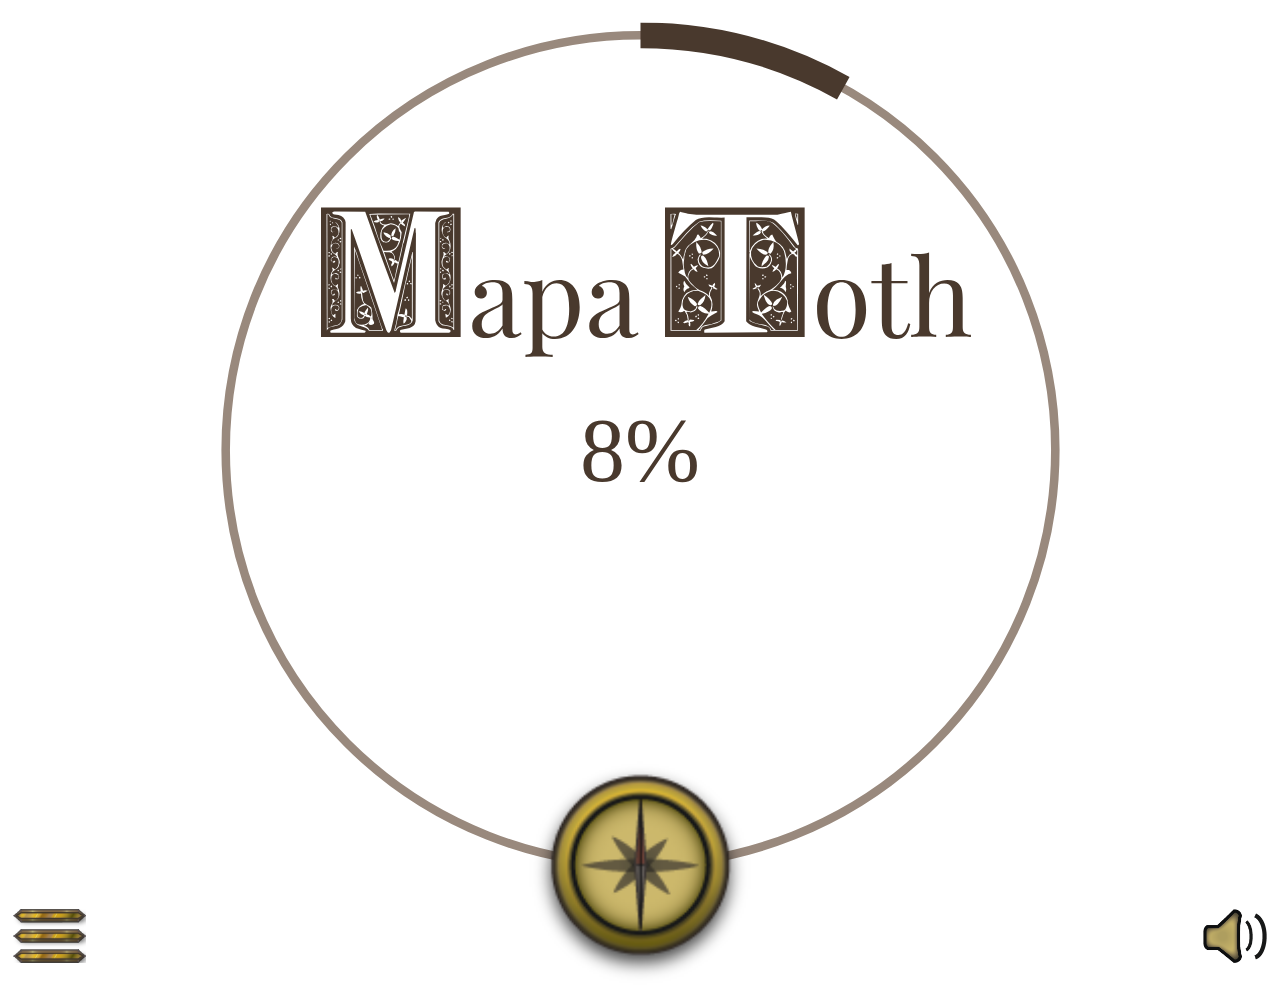
==== commit 0c75f970: "fontes configuraveis" ====
--- a/index.html
+++ b/index.html
@@ -3,7 +3,7 @@
 
 <head>
     <meta charset="utf-8">
-    <title>Recurso interativo Toth</title>
+    <title>Mapa Toth</title>
 
     <link rel="stylesheet" href="css/main.css">
     <link rel="stylesheet" href="css/menu.css">
@@ -13,14 +13,16 @@
     <link rel="stylesheet" href="css/cosmogony.css">
     <link rel="stylesheet" href="css/culture.css">
     <link rel="stylesheet" href="css/navigation.css">
+    <link rel="stylesheet" href="css/initializer.css">
     <link rel="stylesheet" href="css/jquery.mCustomScrollbar.min.css">
 
     <script src="lib/jquery.js"></script>
     <script src="lib/ProgressBar.js"></script>
-    <script src="lib/transit.js"></script>
     <script src="lib/preloadjs.js"></script>
     <script src="lib/jquery.mCustomScrollbar.concat.min.js"></script>
     <script src="lib/soundjs-0.6.0.min.js"></script>
+    <script src="lib/velocity.js"></script>
+    <script src="lib/swfobject.js"></script>
 
 
     <script src="js/objects.js"></script>
@@ -34,29 +36,34 @@
     <script src="js/navigation.js"></script>
     <script src="js/sound.js"></script>
 
-
+    <link rel="icon" href="Conteudo/Imagens/Mapa.png">
 </head>
 
 <body>
     <!-- Div da barra de carregamento -->
-    <div class="progress" id="progress"></div>
+    <div id="initialDiv">
+        <p><span class="initialDropCap">M</span>apa <span class="initialDropCap">T</span>oth</p>
+        <div class="progress" id="progress">
+            <img id="compass" src="Conteudo/Imagens/SliderThumb.png">
+        </div>
+    </div>
 
     <!-- TopBar invisivel -->
-    <div id="header">
+    <header>
 
         <img src="Conteudo/Imagens/BotaoMenu.png" id="MenuButton">
 
-        <div id="navigationDiv">
+        <nav>
             <ul id="navigationUl">
             </ul>
-        </div>
+        </nav>
 
         <img id="soundButton" src="Conteudo/Imagens/Som.png" class="Active">
-    </div>
+    </header>
 
     <!-- Menu -->
     <div id="menuDiv">
-        <img src="Conteudo/Imagens/BotaoMenu.png" id="MenuCloseButton">
+        <img src="Conteudo/Imagens/BotaoFecharMenu.png" id="MenuCloseButton">
         <h1>Civilizações</h1>
         <ul id="menuUl">
         </ul>
@@ -68,11 +75,12 @@
             <div id="mapDiv">
                 <img src="Conteudo/Imagens/Mapa.png" class="Map" />
                 <div id="sliderDiv">
-                    <input type="range" min="-70" max="19" step="0.1" name="slider" id="slider" />
+                    <input type="range" min="0" max="0" step="0.1" name="slider" id="slider" />
                 </div>
             </div>
         </div>
         <div id=sliderVal></div>
+        <div id="blackScreen"></div>
     </div>
 </body>
 
--- a/css/main.css
+++ b/css/main.css
@@ -1,3 +1,5 @@
+/*
+
 @font-face {
     font-family: Rothenburg;
     src: url(../Conteudo/rothenbg.ttf);
@@ -8,22 +10,29 @@
     src: url(../Conteudo/Playfair.otf);
 }
 
+@font-face {
+    font-family: FleurCorner;
+    src: url(../Conteudo/FleurCorner.ttf);
+}
+
+*/
+
 * {
+    outline: 1px solid transparent;
     margin: 0;
     padding: 0;
-    -webkit-font-smoothing: antialiased;
-    -webkit-padding-start: 0px;
+    font-family: Playfair, serif;
 }
 
 #mainDiv {
-    background-image: url(../Conteudo/Imagens/Background.jpg);
+    background-image: url(../Conteudo/Imagens/Background.png);
     background-position: center;
+    background-size: 100% 100%;
     width: 100vw;
     height: 100vh;
     margin: auto;
     text-align: center;
     vertical-align: middle;
-    overflow: hidden;
 }
 
 #bodyDiv {
@@ -31,6 +40,11 @@
     width: 100vw;
     height: 92vh;
     bottom: 0;
+    padding-bottom: 1vh;
+    z-index: 1;
+    left: 0;
+    right: 0;
+    margin: auto;
 }
 
 #contentDiv {
@@ -43,6 +57,8 @@
     right: 0;
     bottom: 0;
     left: 0;
+    background-size: 100% 100%;
+    vertical-align: middle;
 }
 
 #bg {
@@ -60,18 +76,7 @@
     vertical-align: middle;
 }
 
-.progress {
-    vertical-align: middle;
-    background-color: grey;
-}
-
-.progress > svg {
-    background-color: grey;
-    position: absolute;
-    top: 50%;
-    left: 10%;
-    width: 80%;
-    margin: 0 auto;
-    height: 5%;
-    display: block;
+.Disabled {
+    pointer-events: none;
+    opacity: 0.5;
 }--- a/css/menu.css
+++ b/css/menu.css
@@ -1,17 +1,22 @@
 #soundButton {
-    float: right;
+    position: relative;
     height: 100%;
     width: auto;
+    right: 0;
+    float: right;
     margin-right: 1%;
     cursor: hand;
     cursor: pointer;
+    z-index: 1;
 }
 
-#header {
+header {
     position: fixed;
-    z-index: 100;
-    height: 5vh;
-    width: 100%;
+    z-index: 1;
+    height: 6vh;
+    margin: auto;
+    left: 0;
+    right: 0;
     margin-bottom: 1%;
     padding-top: 1vh;
     padding-bottom: 1vh;
@@ -24,7 +29,7 @@
     height: 100%;
     cursor: hand;
     cursor: pointer;
-    margin-right: 3%;
+    margin-right: 1%;
 }
 
 #menuDiv {
@@ -32,14 +37,19 @@
     position: fixed;
     top: 0%;
     left: 0%;
-    transform: translate(-100%);
+    transform: translateX(-100%);
+    transform: translateY(-100%);
     width: 50%;
     max-width: 200px;
     height: 50%;
     max-height: 300px;
-    background-color: grey;
-    z-index: 101;
+    background-color: transparent;
+    background-image: url(../Conteudo/Imagens/FundoConteudo.png);
+    background-size: 100% 100%;
     border-radius: 10px;
+    border-bottom-left-radius: 0px;
+    border-bottom-right-radius: 0px;
+    z-index: 1001;
 }
 
 #menuDiv ul {
@@ -47,13 +57,14 @@
     width: 100%;
     height: 70%;
     vertical-align: middle;
+    overflow: visible;
 }
 
 #MenuCloseButton {
     cursor: pointer;
     cursor: hand;
     display: inline-block;
-    height: 10%;
+    height: 5vh;
 }
 
 .menuRow {
@@ -61,6 +72,7 @@
     display: inline-block;
     margin: 0 auto;
     width: 49%;
+    max-height: 10%;
     margin-bottom: 1%;
     text-align: center;
     cursor: hand;
@@ -68,15 +80,11 @@
     right: 0;
     left: 0;
     vertical-align: middle;
-}
-
-.Disabled {
-    pointer-events: none;
-    opacity: 0.6;
+    overflow: visible;
 }
 
 .menuRow:hover {
-    background-color: blue;
+    transform: scale(1.2);
 }
 
 #menuDiv h1 {
@@ -84,20 +92,32 @@
     display: inline-block;
     margin: auto;
     text-align: center;
-    font-size: 20px;
+    font-size: 4vh;
     width: 100%;
     vertical-align: middle;
     margin-top: 5%;
+    font-family: Playfair, serif;
 }
 
 .menuRow p {
     position: relative;
-    display: inliblock;
+    display: inline-block;
     vertical-align: middle;
+    font-size: 2vh;
 }
 
 .menuIcon {
     display: block;
-    width: 50%;
+    width: 75%;
     margin: auto;
+    overflow: visible;
+}
+
+#blackScreen {
+    position: fixed;
+    width: 100vw;
+    height: 100vh;
+    background-color: rgba(0, 0, 0, 0.5);
+    z-index: 1000;
+    pointer-events: auto;
 }--- a/css/map.css
+++ b/css/map.css
@@ -5,7 +5,6 @@
 #mapDiv {
     display: inline-block;
     max-width: 90vw;
-    vertical-align: middle;
     margin: 0 auto;
     position: relative;
     overflow: visible;
@@ -19,14 +18,20 @@
     max-width: 100%;
     width: auto;
     height: auto;
+    transform: translateY(2.5%);
+    -webkit-transform: translateY(2.5%);
+    z-index: 1;
 }
 
 .MapMarker {
+    -webkit-backface-visibility: hidden;
+    transform: scale(0, 0);
+    -webkit-transform: scale(0, 0);
     display: inline-block;
     position: absolute;
     width: auto;
     height: auto;
-    max-height: 5%;
+    max-height: 7.5%;
     top: 0%;
     left: 0%;
     cursor: pointer;
@@ -41,6 +46,7 @@
     right: 0;
     top: 50%;
     transform: translateY(-50%);
+    -webkit-transform: translateY(-50%);
     width: 80%;
     height: 25px;
     cursor: pointer;
@@ -50,6 +56,7 @@
     background-position: center;
     background-repeat: repeat-x;
     background-color: transparent;
+    z-index: 1;
 }
 
 input[type=range] {
@@ -123,18 +130,27 @@
     border-left: 100px;
     border-right: 100px;
     background-image: url(../Conteudo/Imagens/extremosSlider.png);
-    background-size: 20% 100%;
+    background-size: 20% 97%;
     background-repeat: repeat-x;
     overflow: visible;
+    transform: translateY(-70%);
+    -webkit-transform: translateY(-70%);
 }
 
 #sliderVal {
     position: fixed;
-    background-color: bisque;
-    width: 50px;
+    background-image: url(../Conteudo/Imagens/FundoConteudo.png);
+    background-position: center;
+    background-size: 100% 100%;
+    padding: 1%;
+    display: none;
+    font-size: 75%;
+    text-align: center;
+    z-index: 1000;
 }
 
 .SliderMarker {
+    color: #49392d;
     pointer-events: none;
     display: block;
     width: 10px;
@@ -144,5 +160,6 @@
     font-size: 10px;
     top: 50%;
     transform: translateY(-50%);
+    -webkit-transform: translateY(-50%);
     z-index: 100;
 }--- a/css/teogony.css
+++ b/css/teogony.css
@@ -1,4 +1,3 @@
-
 #civilizationTeogony {
     position: relative;
     top: 50%;
@@ -14,7 +13,7 @@
 
 #nextButton {
     position: absolute;
-    max-width: 5%;
+    max-width: 7%;
     width: auto;
     height: auto;
     margin: auto;
@@ -27,7 +26,7 @@
 
 #previousButton {
     position: absolute;
-    max-width: 5%;
+    max-width: 7%;
     transform: scaleX(-1);
     -webkit-transform: scaleX(-1);
     width: auto;
@@ -40,39 +39,49 @@
     cursor: hand;
 }
 
-#descriptionDiv {
+#textDiv {
     -webkit-border-radius: 10px;
     -moz-border-radius: 10px;
     position: absolute;
-    border-radius: 10px;
     display: block;
     text-align: left;
     padding: 1%;
     padding-left: 2%;
-    width: 30%;
-    height: 40%;
+    width: 35%;
+    height: 80%;
     top: 50%;
     transform: translateY(-50%);
     -webkit-transform: translateY(-50%);
-    right: 10%;
+    right: 7%;
+}
+
+#descriptionDiv {
+    height: 80%;
+    width: 100%;
 }
 
 #descriptionDiv p {
-    font-size: 3vh;
-    margin-top: 1%;
-    margin-bottom: 1%;
+    color: #49392d;
+    font-family: Playfair;
+    font-size: 2.5vh;
+    text-align: justify;
 }
 
 #civilizationTeogony h1 {
-    width: 30%;
-    right: 10%;
-    top: 30%;
+    width: 100%;
     padding-right: 35px;
-    transform: translateY(-100%);
+    color: #49392d;
+    font-family: Playfair;
     text-align: center;
-    position: absolute;
-    font-size: 5vh;
+    font-size: 6vh;
     margin: auto;
+}
+
+.teogonyDropCap {
+    font-size: 12vh;
+    font-family: FleurCorner;
+    font-weight: normal;
+    line-height: 12vh;
 }
 
 #godImage {
--- a/css/cosmogony.css
+++ b/css/cosmogony.css
@@ -9,13 +9,22 @@
 }
 
 #cosmogonyText {
+    position: relative;
+    padding-bottom: 20%;
+    width: 69vw;
+    max-width: 70%;
+    height: 60%;
+    left: 16%;
+    top: 5%;
+}
+
+#cosmogonyText object,
+#cosmogonyText embed {
     position: absolute;
-    height: auto;
-    max-width: 60%;
-    width: auto;
-    left: 15%;
-    top: 10%;
-    display: block;
+    top: 0;
+    left: 0;
+    width: 100%;
+    height: 100%;
 }
 
 #cosmogonyText p {
@@ -29,7 +38,7 @@
     width: auto;
     height: auto;
     margin: auto;
-    right: 0%;
+    right: 5%;
     top: 0;
     bottom: 0;
     cursor: pointer;
@@ -44,7 +53,7 @@
     width: auto;
     height: auto;
     margin: auto;
-    left: 0%;
+    left: 5%;
     top: 0;
     bottom: 0;
     cursor: pointer;
@@ -62,10 +71,4 @@
     bottom: 0;
     cursor: pointer;
     cursor: hand;
-}
-/*tirar quando juntar os códigos*/
-
-.Disabled {
-    pointer-events: none;
-    opacity: 0.4;
 }--- a/css/culture.css
+++ b/css/culture.css
@@ -1,34 +1,42 @@
 #civilizationCulture {
     display: block;
-    width: 100vw;
-    height: 100vh;
+    width: 80vw;
+    height: 93vh;
+    position: absolute;
+    left: 50%;
+    transform: translateX(-50%);
+    -webkit-transform: translateX(-50%);
     vertical-align: middle;
     position: relative;
-    overflow: hidden;
+    overflow: visible;
     text-align: center;
 }
 
 .CultureButton {
     position: absolute;
     display: inline-block;
-    width: 8.5%;
+    max-width: 20%;
+    max-height: 10%;
+    pointer-events: auto;
     cursor: pointer;
     cursor: hand;
     margin: auto;
     z-index: 1;
-    top: -7.5%;
+    right: 3%;
+    transform: translateX(50%);
+    -webkit-transform: translateX(50%);
 }
 
 #culturalManifestationButton {
-    right: 20%;
+    top: 5%;
 }
 
 #subsistenceMethodButton {
-    right: 10%;
+    top: 20%;
 }
 
 #socialStructureButton {
-    right: 0%;
+    top: 35%;
 }
 
 .DisabledCultureButton {
@@ -36,41 +44,57 @@
 }
 
 .CultureDiv {
-    background-image: url(http://demilked.uuuploads.com/free-paper-textures/free-paper-texture-2.jpg);
+    background-image: url(../Conteudo/Imagens/FundoConteudo.png);
+    background-size: 100% 100%;
     display: inline-block;
     position: absolute;
     margin: auto;
-    margin-top: 7.5%;
     top: 0;
     right: 0;
     left: 0;
     bottom: 0;
-    background-color: gray;
-    width: 80%;
-    height: 80%;
+    width: 100%;
+    height: 100%;
     overflow: visible;
+    pointer-events: none;
 }
 
-.CultureDiv p {
-    font-size: 1.5vw;
-    width: 50%;
-    height: 80%;
+.cultureText {
+    padding: 1%;
+    font-size: 3vh;
     overflow: auto;
     margin: auto;
     position: absolute;
     top: 50%;
+    left: 0;
+    right: 0;
     transform: translateY(-50%);
-    left: 10%;
-    text-align: left;
+    -webkit-transform: translateY(-50%);
+    max-height: 50%;
+    max-width: 50%;
+    text-align: justify;
     overflow: visible;
     font-family: Playfair, serif;
+    color: #49392d;
 }
 
-.CultureDiv p:first-letter {
+.cultureTitle {
+    position: absolute;
+    left: 0;
+    right: 0;
+    margin: auto;
+    top: 10%;
+    text-align: center;
+    font-size: 5vh;
+    font-family: Playfair, serif;
+    color: #49392d;
+}
+
+.dropCap {
+    display: inline;
+    font-size: 18vh;
+    margin: 0;
+    font-family: FleurCorner;
     float: left;
-    display: block;
-    font-size: 7vw;
-    line-height: 2;
-    font-family: Rothenburg, cursive;
-    margin-right: 1%;
+    line-height: 8vh;
 }--- a/css/navigation.css
+++ b/css/navigation.css
@@ -1,35 +1,46 @@
-#navigationDiv {
+nav {
     float: left;
     display: inline-block;
     height: 100%;
-    width: 50%;
+    width: 70%;
+    z-index: 1;
 }
 
 .NavSeparator {
     display: inline-block;
     vertical-align: middle;
-    margin-right: 2%;
+    margin-right: 1%;
     height: 50%;
+    transform: translateY(50%);
+    -webkit-transform: translateY(50%);
 }
 
-#navigationDiv ul {
+nav ul {
     height: 100%;
     width: auto;
+    z-index: 1;
 }
 
 .navLi {
     display: inline-block;
-    vertical-align: middle;
+    vertical-align: top;
     margin: 0 auto;
     height: 100%;
     width: auto;
-    margin-right: 2%;
+    margin-right: 1%;
     text-align: center;
+    z-index: 1;
 }
 
 .navItem {
-    vertical-align: middle;
+    vertical-align: top;
     cursor: pointer;
     cursor: hand;
-    max-height: 100%;
+    max-height: 110%;
+    width: auto;
+    z-index: 1;
+}
+
+.CurrentNav {
+    cursor: auto;
 }--- a/css/initializer.css
+++ b/css/initializer.css
@@ -0,0 +1,59 @@
+.progress {
+    height: 95vh;
+    width: 95vh;
+    position: absolute;
+    margin: auto;
+    left: 0;
+    right: 0;
+    top: 50%;
+    transform: translateY(-50%);
+    -webkit-transform: translateY(-50%);
+}
+
+.progressText {
+    font-family: serif;
+    font-size: 10vh;
+}
+
+#initialDiv {
+    overflow: visible;
+    font-family: Playfair, serif;
+    color: #49392d;
+    font-size: 12vh;
+    text-align: center;
+    width: 100vw;
+    height: 100vh;
+    background-image: url(../Conteudo/Imagens/BackgroundCarregamento.jpg);
+    z-index: 2000;
+}
+
+#initialDiv p {
+    position: absolute;
+    top: 50%;
+    left: 0;
+    right: 0;
+    text-align: center;
+    transform: translateY(-150%);
+    padding-left: 1vw;
+    -webkit-transform: translateY(-150%);
+}
+
+.initialDropCap {
+    font-family: Playfair, serif;
+    color: #49392d;
+    display: inline;
+    font-size: 18vh;
+    margin: 0;
+    font-family: FleurCorner, cursive;
+}
+
+#compass {
+    position: fixed;
+    top: 60%;
+    transform: translateY(100%);
+    -webkit-transform: translateY(100%);
+    right: 0;
+    left: 0;
+    margin: auto;
+    height: 25vh;
+}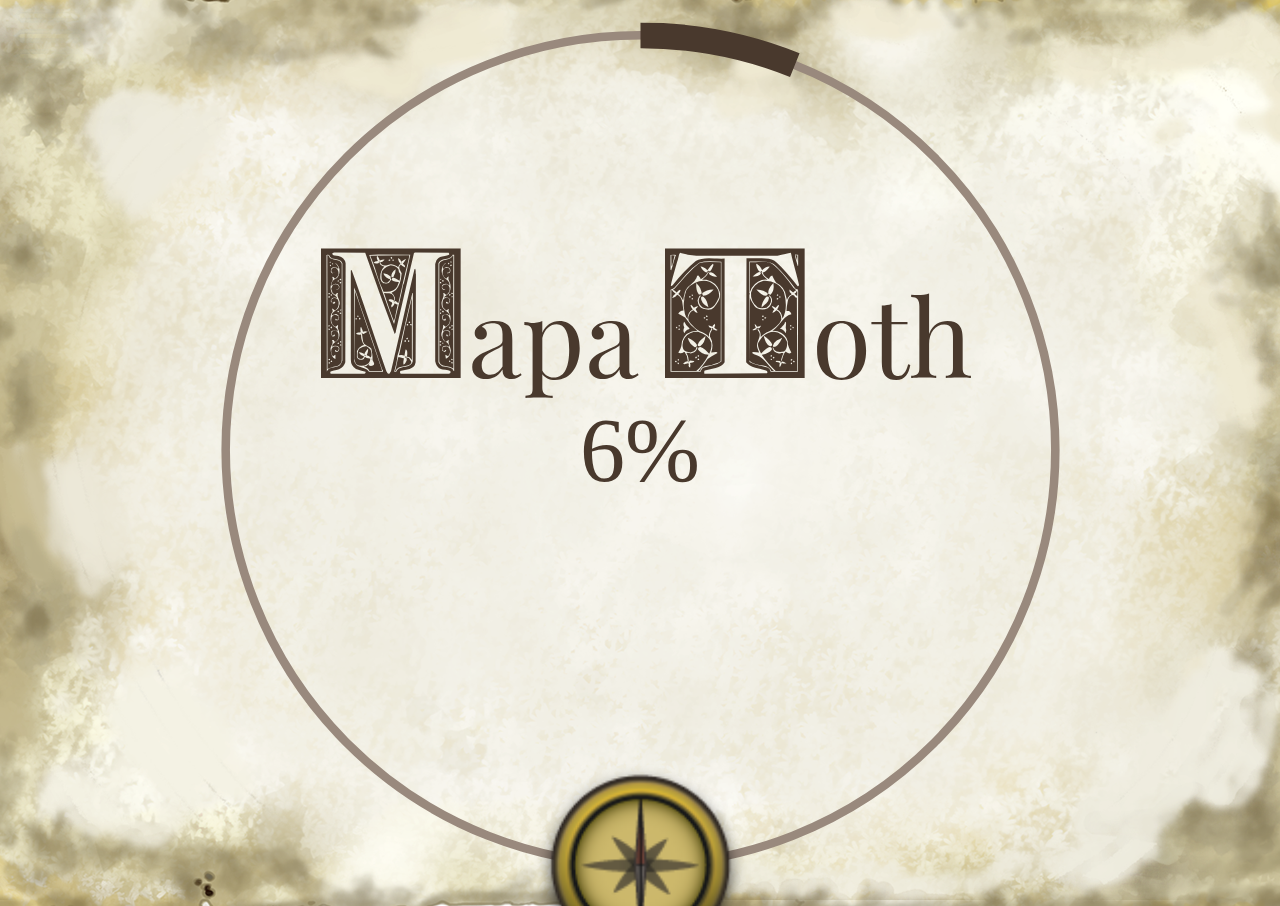
==== commit ca9a48ff: "Imagem de fundo em carregamento" ====
--- a/index.html
+++ b/index.html
@@ -42,6 +42,7 @@
 <body>
     <!-- Div da barra de carregamento -->
     <div id="initialDiv">
+        <img id="initializerBackground" src="Conteudo/Imagens/FundoConteudo.png">
         <p><span class="initialDropCap">M</span>apa <span class="initialDropCap">T</span>oth</p>
         <div class="progress" id="progress">
             <img id="compass" src="Conteudo/Imagens/SliderThumb.png">
--- a/css/main.css
+++ b/css/main.css
@@ -25,7 +25,7 @@
 }
 
 #mainDiv {
-    background-image: url(../Conteudo/Imagens/Background.png);
+    background-image: url(../Conteudo/Imagens/Background.jpg);
     background-position: center;
     background-size: 100% 100%;
     width: 100vw;
--- a/css/culture.css
+++ b/css/culture.css
@@ -96,5 +96,5 @@
     margin: 0;
     font-family: FleurCorner;
     float: left;
-    line-height: 8vh;
+    line-height: 50%;
 }--- a/css/initializer.css
+++ b/css/initializer.css
@@ -23,8 +23,23 @@
     text-align: center;
     width: 100vw;
     height: 100vh;
-    background-image: url(../Conteudo/Imagens/BackgroundCarregamento.jpg);
+    /*
+    background-image: url(../Conteudo/Imagens/FundoConteudo.png);
+    background-position: center;
+    */
+    
+    background-color: transparent;
+    position: fixed;
     z-index: 2000;
+}
+
+#initializerBackground {
+    position: absolute;
+    margin: auto;
+    top: -9999px;
+    bottom: -9999px;
+    left: -9999px;
+    right: -9999px;
 }
 
 #initialDiv p {
@@ -33,9 +48,9 @@
     left: 0;
     right: 0;
     text-align: center;
-    transform: translateY(-150%);
+    transform: translateY(-125%);
     padding-left: 1vw;
-    -webkit-transform: translateY(-150%);
+    -webkit-transform: translateY(-125%);
 }
 
 .initialDropCap {
@@ -44,7 +59,7 @@
     display: inline;
     font-size: 18vh;
     margin: 0;
-    font-family: FleurCorner, cursive;
+    font-family: FleurCorner;
 }
 
 #compass {
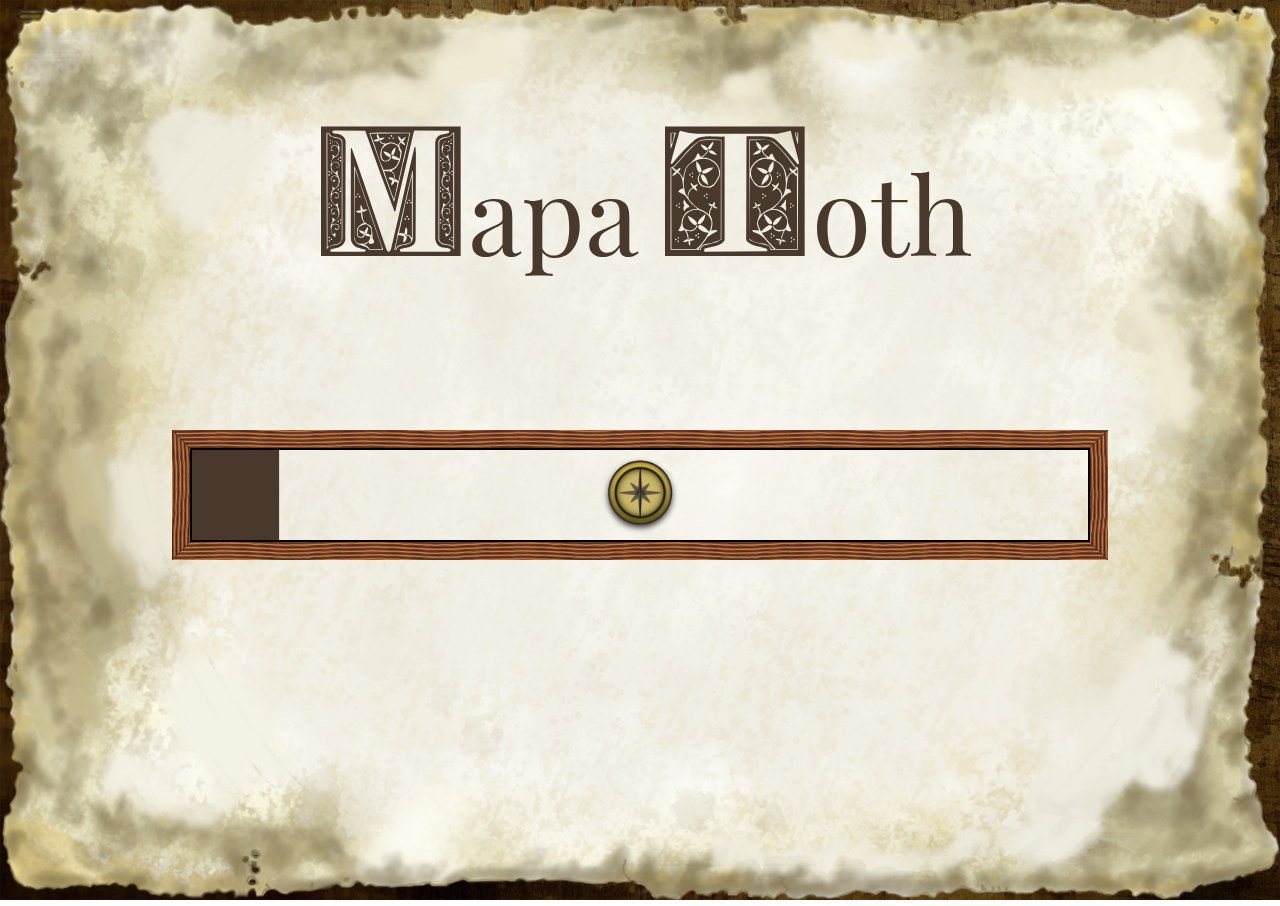
==== commit 34640fc9: "Merge branch 'master' of https://github.com/EquipeCATI/ProjetoIntegrado1" ====
--- a/index.html
+++ b/index.html
@@ -42,11 +42,11 @@
 <body>
     <!-- Div da barra de carregamento -->
     <div id="initialDiv">
-        <img id="initializerBackground" src="Conteudo/Imagens/FundoConteudo.png">
         <p><span class="initialDropCap">M</span>apa <span class="initialDropCap">T</span>oth</p>
         <div class="progress" id="progress">
             <img id="compass" src="Conteudo/Imagens/SliderThumb.png">
         </div>
+
     </div>
 
     <!-- TopBar invisivel -->
--- a/css/map.css
+++ b/css/map.css
@@ -11,6 +11,7 @@
     top: 50%;
     -webkit-transform: translateY(-50%);
     transform: translateY(-50%);
+    z-index: 0;
 }
 
 .Map {
@@ -36,6 +37,11 @@
     left: 0%;
     cursor: pointer;
     cursor: hand;
+    z-index 5;
+}
+
+#sliderDiv {
+    z-index: 2;
 }
 
 #slider {
@@ -56,7 +62,7 @@
     background-position: center;
     background-repeat: repeat-x;
     background-color: transparent;
-    z-index: 1;
+    z-index: 3;
 }
 
 input[type=range] {
--- a/css/cosmogony.css
+++ b/css/cosmogony.css
@@ -66,7 +66,7 @@
     width: auto;
     height: auto;
     margin: auto;
-    right: 0%;
+    right: 5%;
     top: 0;
     bottom: 0;
     cursor: pointer;
--- a/css/navigation.css
+++ b/css/navigation.css
@@ -9,7 +9,7 @@
 .NavSeparator {
     display: inline-block;
     vertical-align: middle;
-    margin-right: 1%;
+    margin-right: 0.5vw;
     height: 50%;
     transform: translateY(50%);
     -webkit-transform: translateY(50%);
@@ -27,7 +27,7 @@
     margin: 0 auto;
     height: 100%;
     width: auto;
-    margin-right: 1%;
+    margin-right: 0.5vw;
     text-align: center;
     z-index: 1;
 }
--- a/css/initializer.css
+++ b/css/initializer.css
@@ -1,18 +1,28 @@
 .progress {
-    height: 95vh;
-    width: 95vh;
+    height: 10vh;
+    width: 70vw;
     position: absolute;
     margin: auto;
     left: 0;
     right: 0;
-    top: 50%;
+    top: 55%;
     transform: translateY(-50%);
     -webkit-transform: translateY(-50%);
+    border-width: 20px;
+    -moz-border-image: url(../Conteudo/Imagens/frame_border.jpg) 20 round;
+    -webkit-border-image: url(../Conteudo/Imagens/frame_border.jpg) 20 round;
+    -o-border-image: url(../Conteudo/Imagens/frame_border.jpg) 20 round;
+    border-image: url(../Conteudo/Imagens/frame_border.jpg) 20 round;
+    border-style: solid;
 }
 
-.progressText {
-    font-family: serif;
-    font-size: 10vh;
+.progress > svg {
+    position: absolute;
+    top: 0;
+    left: 0;
+    height: 100%;
+    max-width: 100%;
+    z-index: 0;
 }
 
 #initialDiv {
@@ -23,11 +33,9 @@
     text-align: center;
     width: 100vw;
     height: 100vh;
-    /*
     background-image: url(../Conteudo/Imagens/FundoConteudo.png);
+    background-size: 100% 100%;
     background-position: center;
-    */
-    
     background-color: transparent;
     position: fixed;
     z-index: 2000;
@@ -44,13 +52,13 @@
 
 #initialDiv p {
     position: absolute;
-    top: 50%;
+    bottom: 50%;
     left: 0;
     right: 0;
     text-align: center;
-    transform: translateY(-125%);
+    transform: translateY(-100%);
     padding-left: 1vw;
-    -webkit-transform: translateY(-125%);
+    -webkit-transform: translateY(-100%);
 }
 
 .initialDropCap {
@@ -63,12 +71,12 @@
 }
 
 #compass {
-    position: fixed;
-    top: 60%;
-    transform: translateY(100%);
-    -webkit-transform: translateY(100%);
+    position: absolute;
+    left: 0;
     right: 0;
-    left: 0;
+    top: 0;
+    bottom: 0;
     margin: auto;
-    height: 25vh;
+    max-height: 90%;
+    z-index: 1;
 }